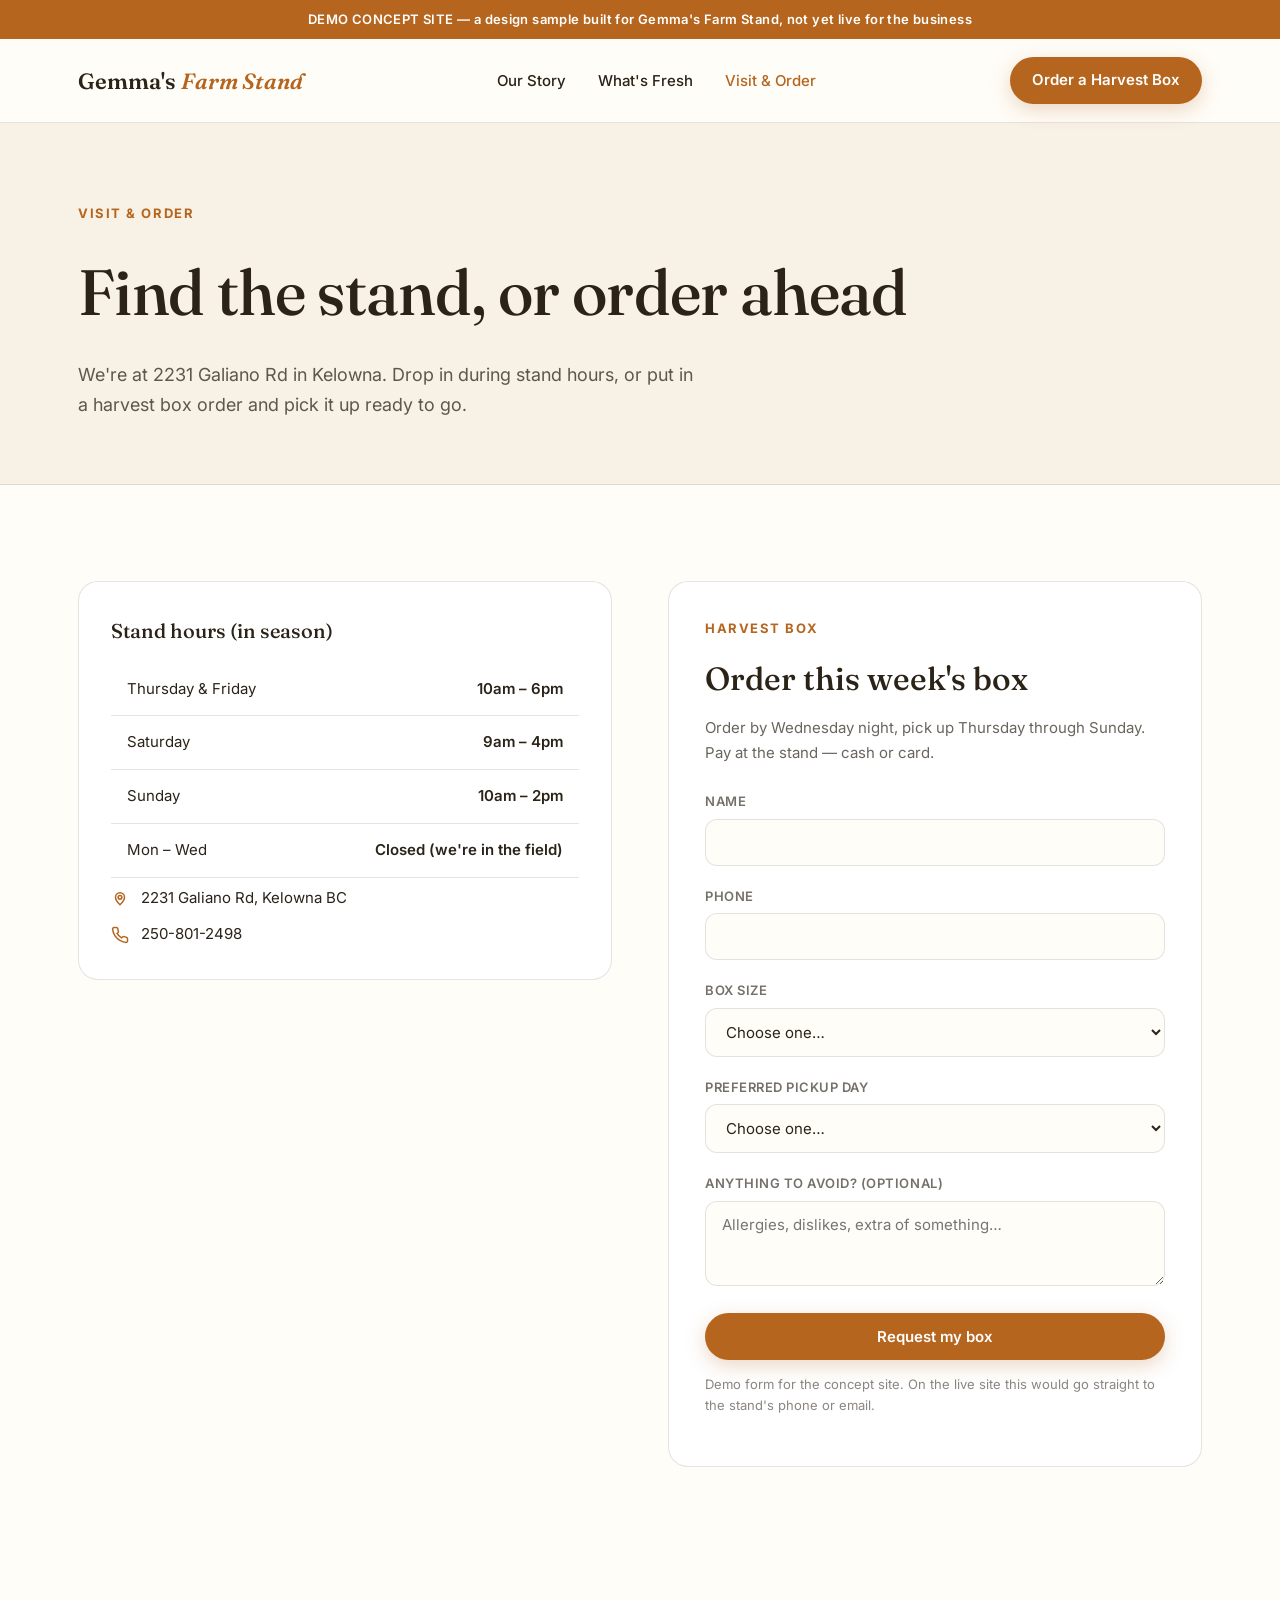
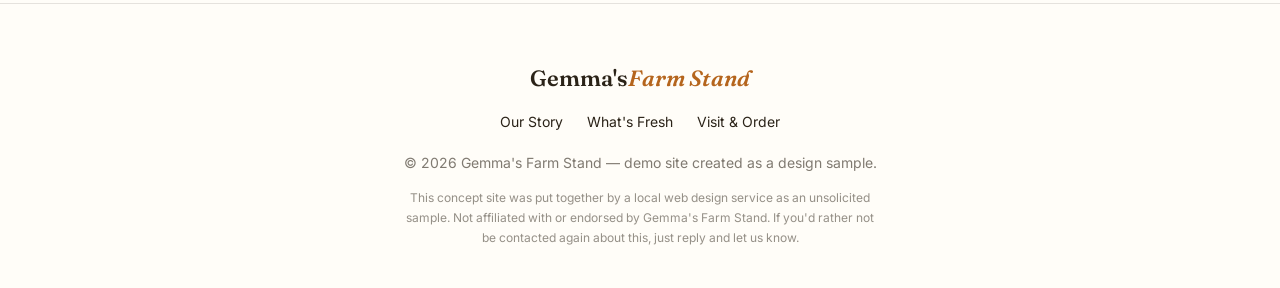
==== visit.html @ b718f83e "Expand to full multi-page site with booking flow and real photography Co-Authored-By: Claude Fable 5" ====
<!DOCTYPE html>
<html lang="en">
<head>
<meta charset="UTF-8" />
<meta name="viewport" content="width=device-width, initial-scale=1" />
<title>Visit &amp; Order | Gemma's Farm Stand, Kelowna BC</title>
<meta name="description" content="Hours, directions, and harvest box ordering for Gemma's Farm Stand at 2231 Galiano Rd, Kelowna." />
<link rel="stylesheet" href="styles.css" />
<style>
  .visit-grid{display:grid;grid-template-columns:1fr 1fr;gap:56px;align-items:start;}
  .hours-card{background:#fff;border:1px solid var(--line);border-radius:20px;padding:32px;margin-bottom:28px;}
  .hours-card h3{margin:0 0 16px;font-size:20px;}
  .hours-card table td:last-child{text-align:right;font-weight:600;}
  .contact-lines{display:flex;flex-direction:column;gap:12px;margin-top:8px;}
  .contact-lines div{display:flex;gap:12px;align-items:center;font-size:15px;}
  .contact-lines svg{width:18px;height:18px;color:var(--terracotta);flex-shrink:0;}
  @media (max-width:860px){.visit-grid{grid-template-columns:1fr;}}
</style>
</head>
<body>
  <div class="demo-banner">DEMO CONCEPT SITE — a design sample built for Gemma's Farm Stand, not yet live for the business</div>

  <header>
    <div class="wrap">
      <nav>
        <a class="logo" href="index.html">Gemma's <em>Farm Stand</em></a>
        <ul>
          <li><a href="about.html">Our Story</a></li>
          <li><a href="produce.html">What's Fresh</a></li>
          <li><a class="active" href="visit.html">Visit &amp; Order</a></li>
        </ul>
        <a class="btn" href="#order" style="padding:11px 22px;">Order a Harvest Box</a>
      </nav>
    </div>
  </header>

  <div class="page-hero">
    <div class="wrap">
      <span class="eyebrow">Visit &amp; order</span>
      <h1>Find the stand, or order ahead</h1>
      <p>We're at 2231 Galiano Rd in Kelowna. Drop in during stand hours, or put in a harvest box order and pick it up ready to go.</p>
    </div>
  </div>

  <div class="wrap">
    <section class="visit-grid">
      <div>
        <div class="hours-card">
          <h3>Stand hours (in season)</h3>
          <table>
            <tbody>
              <tr><td>Thursday &amp; Friday</td><td>10am – 6pm</td></tr>
              <tr><td>Saturday</td><td>9am – 4pm</td></tr>
              <tr><td>Sunday</td><td>10am – 2pm</td></tr>
              <tr><td>Mon – Wed</td><td>Closed (we're in the field)</td></tr>
            </tbody>
          </table>
          <div class="contact-lines">
            <div><svg viewBox="0 0 24 24" fill="none" stroke="currentColor" stroke-width="2"><path d="M12 21s-6-5.5-6-10a6 6 0 1 1 12 0c0 4.5-6 10-6 10Z"/><circle cx="12" cy="11" r="2.5"/></svg> 2231 Galiano Rd, Kelowna BC</div>
            <div><svg viewBox="0 0 24 24" fill="none" stroke="currentColor" stroke-width="2"><path d="M22 16.92v3a2 2 0 0 1-2.18 2 19.8 19.8 0 0 1-8.63-3.07 19.5 19.5 0 0 1-6-6 19.8 19.8 0 0 1-3.07-8.67A2 2 0 0 1 4.11 2h3a2 2 0 0 1 2 1.72c.13.96.36 1.9.7 2.81a2 2 0 0 1-.45 2.11L8.09 9.91a16 16 0 0 0 6 6l1.27-1.27a2 2 0 0 1 2.11-.45c.9.34 1.85.57 2.81.7A2 2 0 0 1 22 16.92Z"/></svg> 250-801-2498</div>
          </div>
        </div>
        <iframe class="map-embed" title="Map to Gemma's Farm Stand, 2231 Galiano Rd Kelowna" src="https://maps.google.com/maps?q=2231+Galiano+Rd+Kelowna+BC&z=14&output=embed" loading="lazy"></iframe>
      </div>

      <div id="order">
        <div class="form">
          <span class="eyebrow">Harvest box</span>
          <h2 style="margin:0 0 10px;font-size:clamp(1.5rem,2.5vw,2rem);">Order this week's box</h2>
          <p style="margin:0 0 26px;font-size:15px;color:rgba(43,35,24,.7);">Order by Wednesday night, pick up Thursday through Sunday. Pay at the stand — cash or card.</p>
          <div class="form-success" id="ok">Thanks! Your box request is in. We'll call to confirm pickup day. <em>(Demo form — no order was actually sent.)</em></div>
          <form onsubmit="event.preventDefault();document.getElementById('ok').style.display='block';this.reset();this.querySelector('button').blur();">
            <label for="name">Name</label>
            <input id="name" type="text" autocomplete="name" required />
            <label for="phone">Phone</label>
            <input id="phone" type="tel" autocomplete="tel" required />
            <label for="size">Box size</label>
            <select id="size" required>
              <option value="">Choose one…</option>
              <option>Small — feeds 2 ($25)</option>
              <option>Large — feeds a family ($40)</option>
            </select>
            <label for="pickup">Preferred pickup day</label>
            <select id="pickup" required>
              <option value="">Choose one…</option>
              <option>Thursday</option><option>Friday</option><option>Saturday</option><option>Sunday</option>
            </select>
            <label for="notes">Anything to avoid? (optional)</label>
            <textarea id="notes" rows="3" placeholder="Allergies, dislikes, extra of something…"></textarea>
            <button class="btn" type="submit" style="width:100%;justify-content:center;">Request my box</button>
          </form>
          <p class="form-note">Demo form for the concept site. On the live site this would go straight to the stand's phone or email.</p>
        </div>
      </div>
    </section>
  </div>

  <footer>
    <div class="wrap">
      <a class="logo" href="index.html">Gemma's <em>Farm Stand</em></a>
      <div class="footer-links">
        <a href="about.html">Our Story</a><a href="produce.html">What's Fresh</a><a href="visit.html">Visit &amp; Order</a>
      </div>
      <p>&copy; 2026 Gemma's Farm Stand — demo site created as a design sample.</p>
      <p class="fine">This concept site was put together by a local web design service as an unsolicited sample. Not affiliated with or endorsed by Gemma's Farm Stand. If you'd rather not be contacted again about this, just reply and let us know.</p>
    </div>
  </footer>
</body>
</html>
---- styles.css ----
@import url('https://fonts.googleapis.com/css2?family=Fraunces:ital,opsz,wght@0,9..144,400;0,9..144,500;0,9..144,600;1,9..144,500&family=Inter:wght@400;500;600;700&display=swap');

:root{
  --terracotta:#B5651D; --clay:#C67B5C; --olive:#5C6B3C; --cream:#F7F1E6;
  --ink:#2B2318; --paper:#FFFDF8; --line:rgba(43,35,24,.12); --gold:#E8B478;
}
*{box-sizing:border-box;}
html{scroll-behavior:smooth;}
body{margin:0;font-family:'Inter',sans-serif;background:var(--paper);color:var(--ink);line-height:1.65;-webkit-font-smoothing:antialiased;}
h1,h2,h3,.serif{font-family:'Fraunces',serif;font-weight:500;}
a{color:inherit;}
img{display:block;max-width:100%;}

.demo-banner{background:var(--terracotta);color:#fff;text-align:center;font-size:13px;padding:9px 16px;font-weight:600;letter-spacing:.03em;}
.wrap{max-width:1180px;margin:0 auto;padding:0 28px;}

header{position:sticky;top:0;background:rgba(255,253,248,.85);backdrop-filter:blur(10px);border-bottom:1px solid var(--line);z-index:30;}
nav{display:flex;align-items:center;justify-content:space-between;padding:18px 0;}
.logo{font-family:'Fraunces',serif;font-size:22px;font-weight:600;text-decoration:none;}
.logo em{font-style:italic;color:var(--terracotta);}
nav ul{list-style:none;display:flex;gap:32px;margin:0;padding:0;}
nav ul a{text-decoration:none;font-weight:500;font-size:15px;transition:color .2s;}
nav ul a:hover,nav ul a.active{color:var(--terracotta);}

.btn{display:inline-flex;align-items:center;gap:8px;background:var(--terracotta);color:#fff;font-weight:600;font-size:15px;padding:14px 26px;border-radius:100px;text-decoration:none;cursor:pointer;transition:transform .25s cubic-bezier(.2,.8,.2,1), box-shadow .25s;box-shadow:0 6px 20px rgba(181,101,29,.25);border:none;font-family:'Inter',sans-serif;}
.btn:hover{transform:translateY(-3px);box-shadow:0 12px 28px rgba(181,101,29,.35);}
.btn.ghost{background:transparent;color:var(--ink);border:1.5px solid var(--line);box-shadow:none;}
.btn.ghost:hover{border-color:var(--terracotta);color:var(--terracotta);transform:none;}
.btn.gold{background:var(--gold);color:var(--ink);}
.btn:focus-visible,a:focus-visible{outline:3px solid var(--olive);outline-offset:3px;}

section{padding:96px 0;}
.eyebrow{display:block;font-size:13px;font-weight:700;letter-spacing:.12em;text-transform:uppercase;color:var(--terracotta);margin-bottom:14px;}
.section-head{max-width:640px;margin-bottom:52px;}
.section-head h2{font-size:clamp(2rem,3.5vw,3rem);margin:0 0 16px;letter-spacing:-.01em;}
.section-head p{font-size:17px;color:rgba(43,35,24,.72);margin:0;}

.page-hero{background:var(--cream);padding:80px 0 64px;border-bottom:1px solid var(--line);}
.page-hero h1{font-size:clamp(2.4rem,5vw,4rem);margin:0 0 16px;letter-spacing:-.01em;}
.page-hero p{font-size:18px;max-width:56ch;color:rgba(43,35,24,.75);margin:0;}

.card{background:#fff;border:1px solid var(--line);border-radius:18px;overflow:hidden;}
.card img{width:100%;height:220px;object-fit:cover;}
.card-body{padding:24px;}
.card h3{margin:0 0 8px;font-size:20px;}
.card p{margin:0;font-size:15px;color:rgba(43,35,24,.7);}

.form{background:#fff;border:1px solid var(--line);border-radius:20px;padding:36px;}
.form label{display:block;font-size:13px;font-weight:600;letter-spacing:.04em;text-transform:uppercase;color:rgba(43,35,24,.65);margin:0 0 6px;}
.form input,.form select,.form textarea{width:100%;padding:13px 16px;border:1.5px solid var(--line);border-radius:12px;font-family:'Inter',sans-serif;font-size:15px;background:var(--paper);color:var(--ink);margin-bottom:20px;}
.form input:focus,.form select:focus,.form textarea:focus{outline:2px solid var(--olive);border-color:var(--olive);}
.form-note{font-size:13px;color:rgba(43,35,24,.55);margin-top:14px;}
.form-success{display:none;background:#EDF3E3;border:1.5px solid var(--olive);color:var(--olive);border-radius:12px;padding:18px;font-weight:600;margin-bottom:20px;}

table{width:100%;border-collapse:collapse;font-size:15px;}
th,td{text-align:left;padding:14px 16px;border-bottom:1px solid var(--line);}
th{font-family:'Fraunces',serif;font-size:16px;color:var(--olive);}

footer{padding:56px 0 40px;text-align:center;border-top:1px solid var(--line);margin-top:40px;}
footer .logo{justify-content:center;display:flex;margin-bottom:14px;}
footer nav-links{display:block;}
.footer-links{display:flex;gap:24px;justify-content:center;margin-bottom:18px;font-size:14px;}
.footer-links a{text-decoration:none;}
.footer-links a:hover{color:var(--terracotta);}
footer p{font-size:14px;color:rgba(43,35,24,.6);margin:6px 0;}
footer .fine{font-size:12px;max-width:60ch;margin:14px auto 0;color:rgba(43,35,24,.5);}

.map-embed{border:0;width:100%;height:380px;border-radius:18px;filter:sepia(12%);}

@media (max-width:860px){
  nav ul{display:none;}
  section{padding:60px 0;}
}
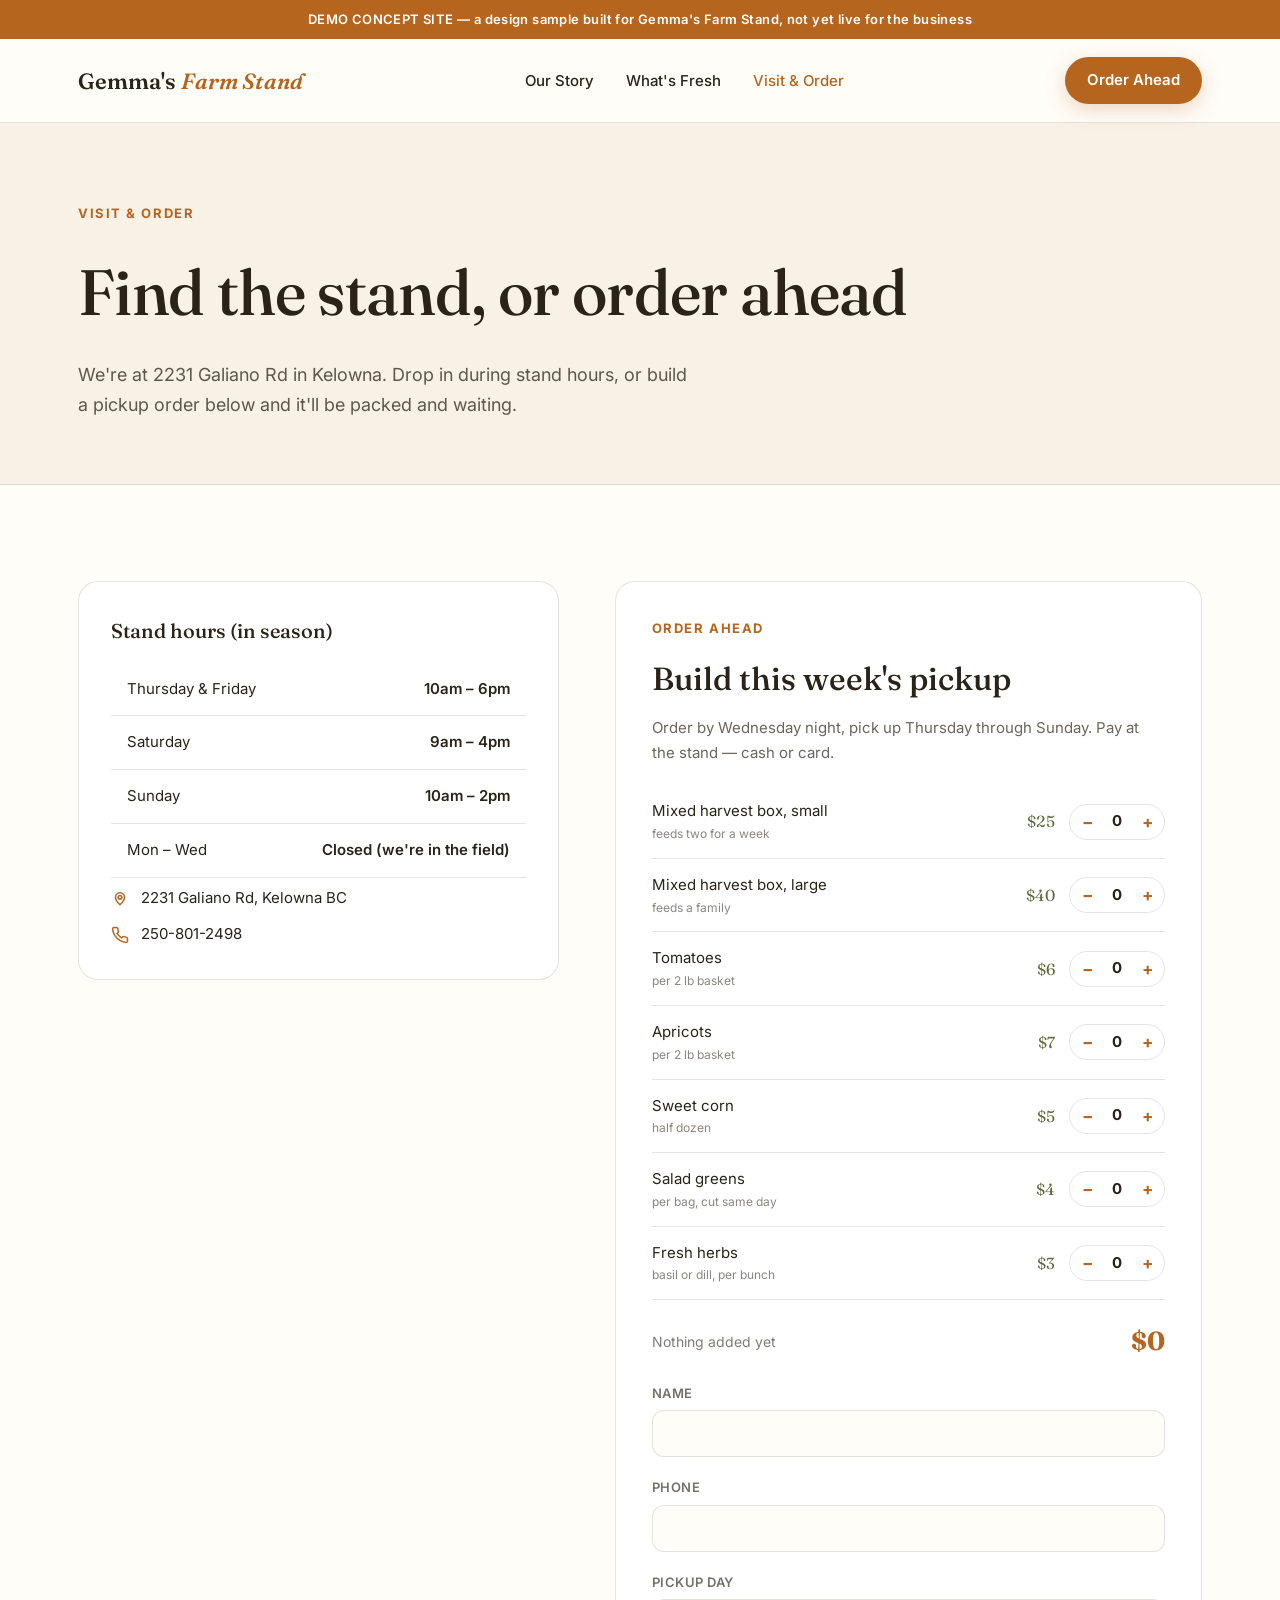
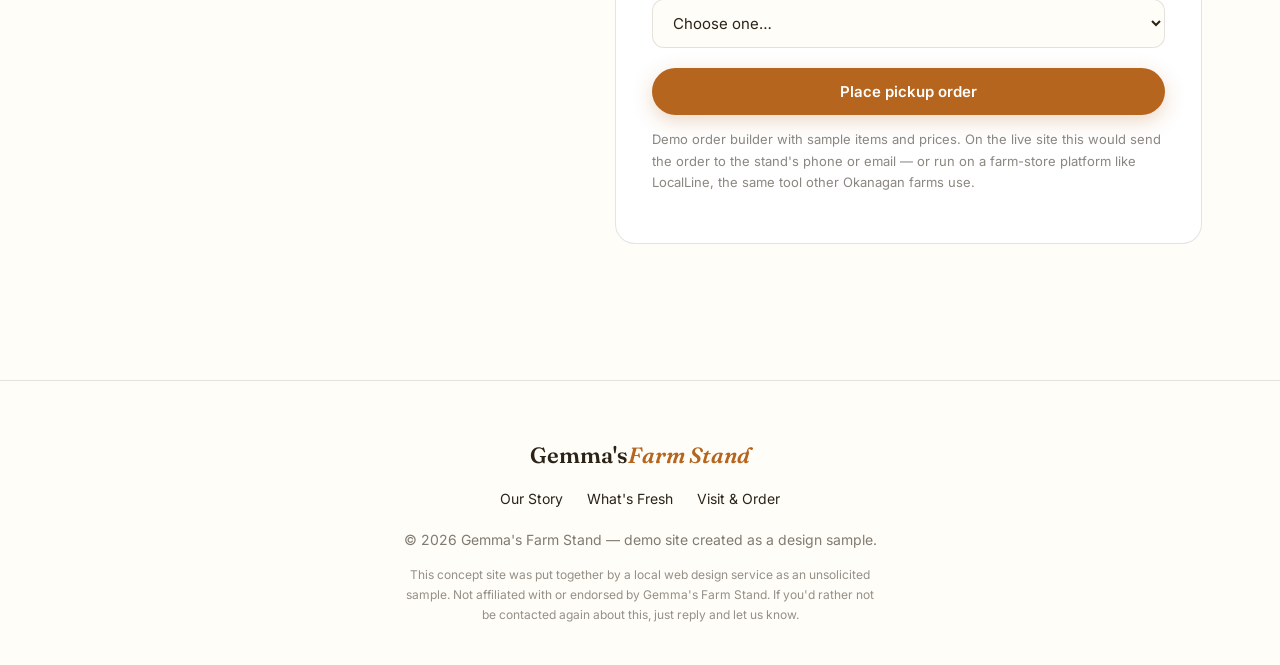
==== commit 3a4cee81: "Replicate competitor patterns: interactive ordering, catalogue filters, slot-picker booking Co-Autho" ====
--- a/visit.html
+++ b/visit.html
@@ -4,16 +4,28 @@
 <meta charset="UTF-8" />
 <meta name="viewport" content="width=device-width, initial-scale=1" />
 <title>Visit &amp; Order | Gemma's Farm Stand, Kelowna BC</title>
-<meta name="description" content="Hours, directions, and harvest box ordering for Gemma's Farm Stand at 2231 Galiano Rd, Kelowna." />
+<meta name="description" content="Hours, directions, and weekly pre-orders for Gemma's Farm Stand at 2231 Galiano Rd, Kelowna." />
 <link rel="stylesheet" href="styles.css" />
 <style>
-  .visit-grid{display:grid;grid-template-columns:1fr 1fr;gap:56px;align-items:start;}
+  .visit-grid{display:grid;grid-template-columns:.9fr 1.1fr;gap:56px;align-items:start;}
   .hours-card{background:#fff;border:1px solid var(--line);border-radius:20px;padding:32px;margin-bottom:28px;}
   .hours-card h3{margin:0 0 16px;font-size:20px;}
   .hours-card table td:last-child{text-align:right;font-weight:600;}
   .contact-lines{display:flex;flex-direction:column;gap:12px;margin-top:8px;}
   .contact-lines div{display:flex;gap:12px;align-items:center;font-size:15px;}
   .contact-lines svg{width:18px;height:18px;color:var(--terracotta);flex-shrink:0;}
+  .item{display:grid;grid-template-columns:1fr auto auto;gap:14px;align-items:center;padding:14px 0;border-bottom:1px solid var(--line);}
+  .item .nm{font-size:15px;}
+  .item .nm small{display:block;color:rgba(43,35,24,.55);font-size:12px;}
+  .item .pr{font-family:'Fraunces',serif;font-size:16px;color:var(--olive);white-space:nowrap;}
+  .qty{display:inline-flex;align-items:center;border:1.5px solid var(--line);border-radius:100px;overflow:hidden;}
+  .qty button{background:none;border:none;width:34px;height:34px;font-size:17px;cursor:pointer;color:var(--terracotta);font-weight:700;font-family:'Inter',sans-serif;}
+  .qty button:hover{background:var(--cream);}
+  .qty button:focus-visible{outline:2px solid var(--olive);outline-offset:-2px;}
+  .qty b{min-width:26px;text-align:center;font-size:15px;}
+  .totals{display:flex;justify-content:space-between;align-items:center;padding:20px 0;font-size:16px;}
+  .totals b{font-family:'Fraunces',serif;font-size:26px;color:var(--terracotta);}
+  .totals span{color:rgba(43,35,24,.6);font-size:14px;}
   @media (max-width:860px){.visit-grid{grid-template-columns:1fr;}}
 </style>
 </head>
@@ -29,7 +41,7 @@
           <li><a href="produce.html">What's Fresh</a></li>
           <li><a class="active" href="visit.html">Visit &amp; Order</a></li>
         </ul>
-        <a class="btn" href="#order" style="padding:11px 22px;">Order a Harvest Box</a>
+        <a class="btn" href="#order" style="padding:11px 22px;">Order Ahead</a>
       </nav>
     </div>
   </header>
@@ -38,7 +50,7 @@
     <div class="wrap">
       <span class="eyebrow">Visit &amp; order</span>
       <h1>Find the stand, or order ahead</h1>
-      <p>We're at 2231 Galiano Rd in Kelowna. Drop in during stand hours, or put in a harvest box order and pick it up ready to go.</p>
+      <p>We're at 2231 Galiano Rd in Kelowna. Drop in during stand hours, or build a pickup order below and it'll be packed and waiting.</p>
     </div>
   </div>
 
@@ -65,31 +77,27 @@
 
       <div id="order">
         <div class="form">
-          <span class="eyebrow">Harvest box</span>
-          <h2 style="margin:0 0 10px;font-size:clamp(1.5rem,2.5vw,2rem);">Order this week's box</h2>
-          <p style="margin:0 0 26px;font-size:15px;color:rgba(43,35,24,.7);">Order by Wednesday night, pick up Thursday through Sunday. Pay at the stand — cash or card.</p>
-          <div class="form-success" id="ok">Thanks! Your box request is in. We'll call to confirm pickup day. <em>(Demo form — no order was actually sent.)</em></div>
-          <form onsubmit="event.preventDefault();document.getElementById('ok').style.display='block';this.reset();this.querySelector('button').blur();">
+          <span class="eyebrow">Order ahead</span>
+          <h2 style="margin:0 0 10px;font-size:clamp(1.5rem,2.5vw,2rem);">Build this week's pickup</h2>
+          <p style="margin:0 0 20px;font-size:15px;color:rgba(43,35,24,.7);">Order by Wednesday night, pick up Thursday through Sunday. Pay at the stand — cash or card.</p>
+
+          <div id="items"></div>
+          <div class="totals"><span id="itemcount">Nothing added yet</span><b id="total">$0</b></div>
+
+          <div class="form-success" id="ok"></div>
+          <form id="orderform">
             <label for="name">Name</label>
             <input id="name" type="text" autocomplete="name" required />
             <label for="phone">Phone</label>
             <input id="phone" type="tel" autocomplete="tel" required />
-            <label for="size">Box size</label>
-            <select id="size" required>
-              <option value="">Choose one…</option>
-              <option>Small — feeds 2 ($25)</option>
-              <option>Large — feeds a family ($40)</option>
-            </select>
-            <label for="pickup">Preferred pickup day</label>
+            <label for="pickup">Pickup day</label>
             <select id="pickup" required>
               <option value="">Choose one…</option>
               <option>Thursday</option><option>Friday</option><option>Saturday</option><option>Sunday</option>
             </select>
-            <label for="notes">Anything to avoid? (optional)</label>
-            <textarea id="notes" rows="3" placeholder="Allergies, dislikes, extra of something…"></textarea>
-            <button class="btn" type="submit" style="width:100%;justify-content:center;">Request my box</button>
+            <button class="btn" type="submit" style="width:100%;justify-content:center;">Place pickup order</button>
           </form>
-          <p class="form-note">Demo form for the concept site. On the live site this would go straight to the stand's phone or email.</p>
+          <p class="form-note">Demo order builder with sample items and prices. On the live site this would send the order to the stand's phone or email — or run on a farm-store platform like LocalLine, the same tool other Okanagan farms use.</p>
         </div>
       </div>
     </section>
@@ -105,5 +113,48 @@
       <p class="fine">This concept site was put together by a local web design service as an unsolicited sample. Not affiliated with or endorsed by Gemma's Farm Stand. If you'd rather not be contacted again about this, just reply and let us know.</p>
     </div>
   </footer>
+
+<script>
+const ITEMS=[
+ {n:"Mixed harvest box, small",d:"feeds two for a week",p:25},
+ {n:"Mixed harvest box, large",d:"feeds a family",p:40},
+ {n:"Tomatoes",d:"per 2 lb basket",p:6},
+ {n:"Apricots",d:"per 2 lb basket",p:7},
+ {n:"Sweet corn",d:"half dozen",p:5},
+ {n:"Salad greens",d:"per bag, cut same day",p:4},
+ {n:"Fresh herbs",d:"basil or dill, per bunch",p:3}
+];
+const qty=ITEMS.map(()=>0);
+function money(n){return "$"+n;}
+function render(){
+  document.getElementById("items").innerHTML=ITEMS.map((it,i)=>
+   `<div class="item">
+      <span class="nm">${it.n}<small>${it.d}</small></span>
+      <span class="pr">${money(it.p)}</span>
+      <span class="qty">
+        <button type="button" aria-label="Remove one ${it.n}" data-i="${i}" data-d="-1">−</button>
+        <b>${qty[i]}</b>
+        <button type="button" aria-label="Add one ${it.n}" data-i="${i}" data-d="1">+</button>
+      </span>
+    </div>`).join("");
+  const count=qty.reduce((a,b)=>a+b,0);
+  const total=qty.reduce((a,q,i)=>a+q*ITEMS[i].p,0);
+  document.getElementById("itemcount").textContent=count?count+" item"+(count===1?"":"s")+" in your order":"Nothing added yet";
+  document.getElementById("total").textContent=money(total);
+  document.querySelectorAll(".qty button").forEach(b=>b.onclick=()=>{
+    const i=+b.dataset.i;qty[i]=Math.max(0,qty[i]+ +b.dataset.d);render();});
+}
+document.getElementById("orderform").onsubmit=e=>{
+  e.preventDefault();
+  const count=qty.reduce((a,b)=>a+b,0);
+  const ok=document.getElementById("ok");
+  if(!count){ok.textContent="Add at least one item first — use the + buttons above.";ok.style.display="block";return;}
+  const total=qty.reduce((a,q,i)=>a+q*ITEMS[i].p,0);
+  ok.innerHTML=`Order in! ${count} item${count===1?"":"s"}, ${money(total)}, for ${document.getElementById("pickup").value} pickup. We'll call to confirm. <em>(Demo — no order was actually sent.)</em>`;
+  ok.style.display="block";
+  qty.fill(0);render();e.target.reset();
+};
+render();
+</script>
 </body>
 </html>
